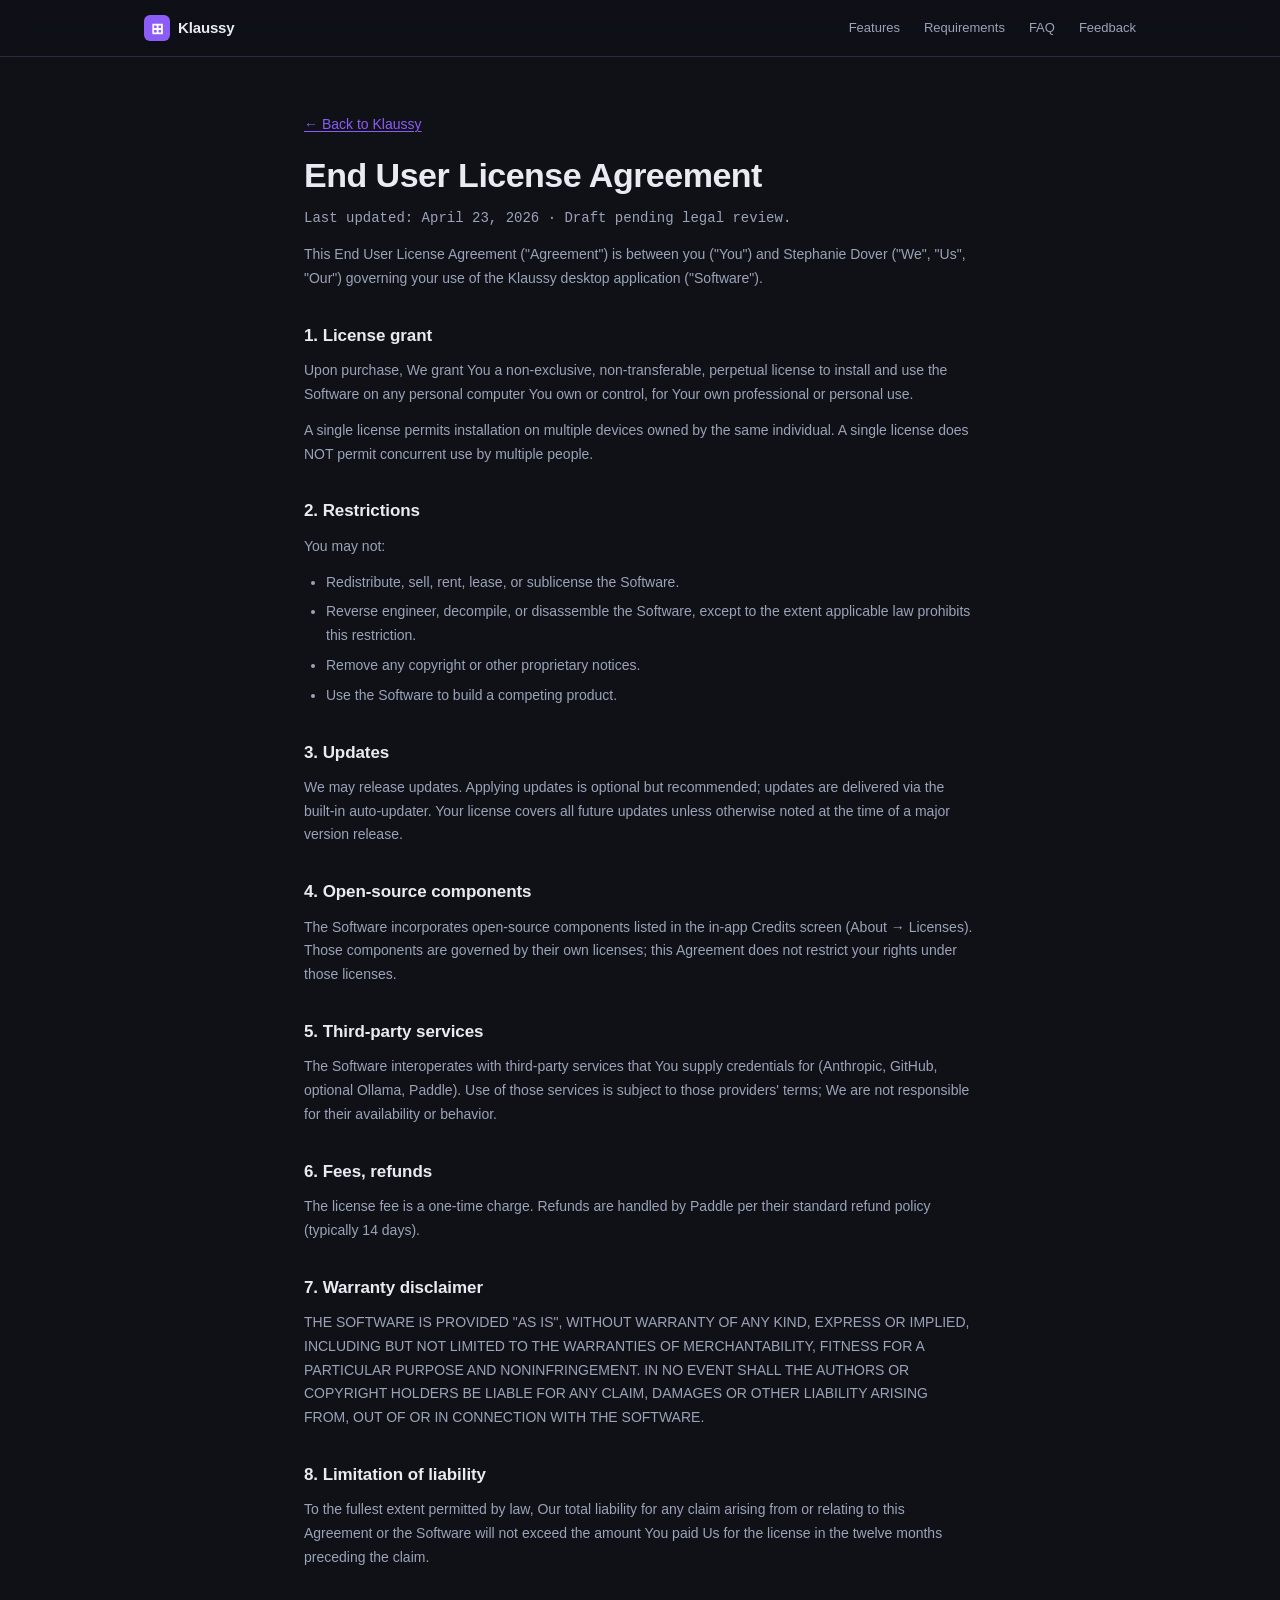
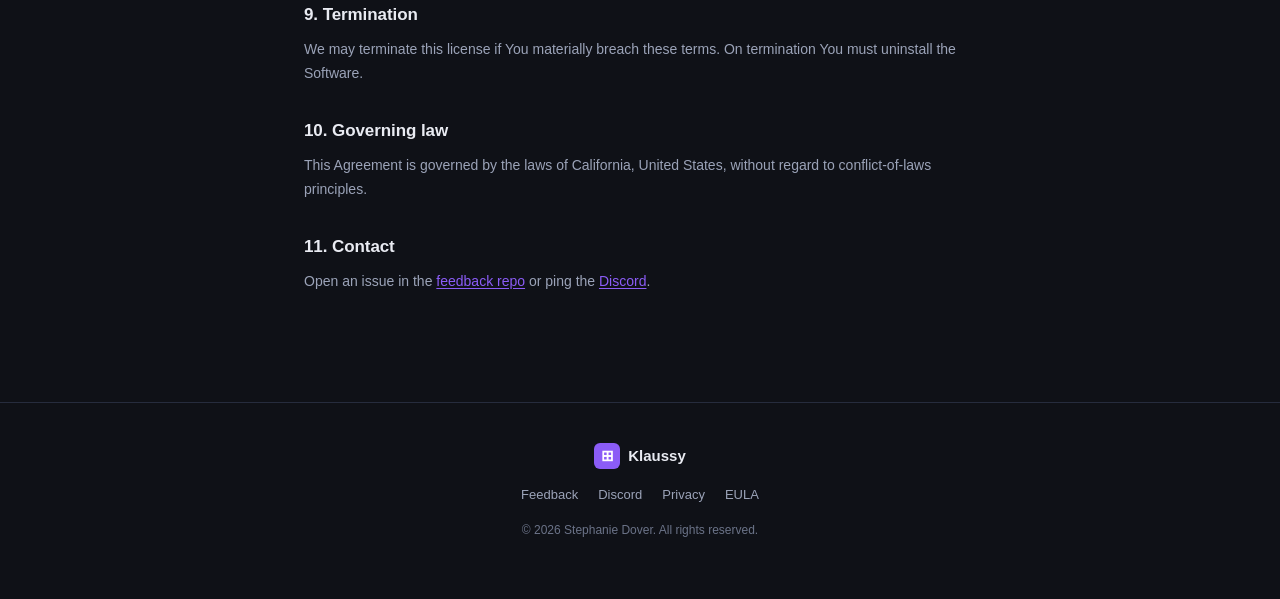
==== eula.html @ 5f62096d "Initial landing page + privacy + EULA + issue templates - index.html: hero with big KLAUSSY wordmark" ====
<!DOCTYPE html>
<html lang="en">
<head>
  <meta charset="UTF-8">
  <meta name="viewport" content="width=device-width, initial-scale=1.0">
  <title>EULA — Klaussy</title>
  <meta name="description" content="End user license agreement for the Klaussy desktop application.">
  <link rel="icon" type="image/png" href="favicon.png">
  <link rel="stylesheet" href="styles.css">
</head>
<body>

<header class="nav">
  <div class="container nav-inner">
    <a class="brand" href="./">
      <span class="brand-mark">⊞</span>
      <span class="brand-name">Klaussy</span>
    </a>
    <nav class="nav-links">
      <a href="./#features">Features</a>
      <a href="./#requirements">Requirements</a>
      <a href="./#faq">FAQ</a>
      <a href="https://github.com/steph-dove/klausify-desktop-feedback/issues" target="_blank" rel="noopener">Feedback</a>
    </nav>
  </div>
</header>

<main>
  <article class="doc">
    <div class="container container-narrow">

      <p class="doc-crumb"><a href="./">← Back to Klaussy</a></p>

      <h1>End User License Agreement</h1>
      <p class="doc-meta">Last updated: April 23, 2026 · Draft pending legal review.</p>

      <p>This End User License Agreement ("Agreement") is between you ("You") and Stephanie Dover ("We", "Us", "Our") governing your use of the Klaussy desktop application ("Software").</p>

      <h2>1. License grant</h2>
      <p>Upon purchase, We grant You a non-exclusive, non-transferable, perpetual license to install and use the Software on any personal computer You own or control, for Your own professional or personal use.</p>
      <p>A single license permits installation on multiple devices owned by the same individual. A single license does NOT permit concurrent use by multiple people.</p>

      <h2>2. Restrictions</h2>
      <p>You may not:</p>
      <ul>
        <li>Redistribute, sell, rent, lease, or sublicense the Software.</li>
        <li>Reverse engineer, decompile, or disassemble the Software, except to the extent applicable law prohibits this restriction.</li>
        <li>Remove any copyright or other proprietary notices.</li>
        <li>Use the Software to build a competing product.</li>
      </ul>

      <h2>3. Updates</h2>
      <p>We may release updates. Applying updates is optional but recommended; updates are delivered via the built-in auto-updater. Your license covers all future updates unless otherwise noted at the time of a major version release.</p>

      <h2>4. Open-source components</h2>
      <p>The Software incorporates open-source components listed in the in-app Credits screen (About → Licenses). Those components are governed by their own licenses; this Agreement does not restrict your rights under those licenses.</p>

      <h2>5. Third-party services</h2>
      <p>The Software interoperates with third-party services that You supply credentials for (Anthropic, GitHub, optional Ollama, Paddle). Use of those services is subject to those providers' terms; We are not responsible for their availability or behavior.</p>

      <h2>6. Fees, refunds</h2>
      <p>The license fee is a one-time charge. Refunds are handled by Paddle per their standard refund policy (typically 14 days).</p>

      <h2>7. Warranty disclaimer</h2>
      <p>THE SOFTWARE IS PROVIDED "AS IS", WITHOUT WARRANTY OF ANY KIND, EXPRESS OR IMPLIED, INCLUDING BUT NOT LIMITED TO THE WARRANTIES OF MERCHANTABILITY, FITNESS FOR A PARTICULAR PURPOSE AND NONINFRINGEMENT. IN NO EVENT SHALL THE AUTHORS OR COPYRIGHT HOLDERS BE LIABLE FOR ANY CLAIM, DAMAGES OR OTHER LIABILITY ARISING FROM, OUT OF OR IN CONNECTION WITH THE SOFTWARE.</p>

      <h2>8. Limitation of liability</h2>
      <p>To the fullest extent permitted by law, Our total liability for any claim arising from or relating to this Agreement or the Software will not exceed the amount You paid Us for the license in the twelve months preceding the claim.</p>

      <h2>9. Termination</h2>
      <p>We may terminate this license if You materially breach these terms. On termination You must uninstall the Software.</p>

      <h2>10. Governing law</h2>
      <p>This Agreement is governed by the laws of California, United States, without regard to conflict-of-laws principles.</p>

      <h2>11. Contact</h2>
      <p>Open an issue in the <a href="https://github.com/steph-dove/klausify-desktop-feedback/issues" target="_blank" rel="noopener">feedback repo</a> or ping the <a href="https://discord.gg/9bpSdwCx">Discord</a>.</p>

    </div>
  </article>
</main>

<footer class="footer">
  <div class="container footer-inner">
    <div class="footer-brand">
      <span class="brand-mark">⊞</span>
      <span>Klaussy</span>
    </div>
    <nav class="footer-links">
      <a href="https://github.com/steph-dove/klausify-desktop-feedback/issues" target="_blank" rel="noopener">Feedback</a>
      <a href="https://discord.gg/9bpSdwCx">Discord</a>
      <a href="privacy.html">Privacy</a>
      <a href="eula.html">EULA</a>
    </nav>
    <p class="footer-copy">© 2026 Stephanie Dover. All rights reserved.</p>
  </div>
</footer>

</body>
</html>
---- styles.css ----
/* Klaussy landing page — dark theme mirroring the app's aesthetic.
   System font stack, no external dependencies, no framework. */

:root {
  --bg: #0f1117;
  --bg-elevated: #161923;
  --surface: #1a1e2a;
  --surface-hover: #232838;
  --border: #262c3d;
  --border-strong: #333c54;
  --text: #e9ebf2;
  --text-muted: #9ba3b8;
  --text-dim: #6b7388;
  --accent: #8b5cf6;
  --accent-hover: #a78bfa;
  --accent-dim: rgba(139, 92, 246, 0.18);
  --code-bg: #0b0d14;

  --font-sans: -apple-system, BlinkMacSystemFont, 'Segoe UI', 'Helvetica Neue', Helvetica, Arial, sans-serif;
  --font-mono: 'SF Mono', 'Fira Code', 'Cascadia Code', 'JetBrains Mono', Menlo, Consolas, monospace;

  --container: 1040px;
}

* {
  box-sizing: border-box;
  margin: 0;
  padding: 0;
}

html {
  scroll-behavior: smooth;
}

body {
  background: var(--bg);
  color: var(--text);
  font-family: var(--font-sans);
  font-size: 15px;
  line-height: 1.55;
  -webkit-font-smoothing: antialiased;
  -moz-osx-font-smoothing: grayscale;
}

a {
  color: var(--accent);
  text-decoration: none;
  transition: color 0.15s;
}

a:hover {
  color: var(--accent-hover);
}

code {
  font-family: var(--font-mono);
  font-size: 0.9em;
  background: var(--code-bg);
  border: 1px solid var(--border);
  color: var(--text);
  padding: 1px 6px;
  border-radius: 4px;
}

.container {
  max-width: var(--container);
  margin: 0 auto;
  padding: 0 24px;
}

/* ---- Nav ---- */

.nav {
  position: sticky;
  top: 0;
  z-index: 10;
  background: rgba(15, 17, 23, 0.82);
  backdrop-filter: saturate(180%) blur(12px);
  -webkit-backdrop-filter: saturate(180%) blur(12px);
  border-bottom: 1px solid var(--border);
}

.nav-inner {
  display: flex;
  align-items: center;
  justify-content: space-between;
  height: 56px;
}

.brand {
  display: inline-flex;
  align-items: center;
  gap: 8px;
  font-weight: 700;
  color: var(--text);
  letter-spacing: -0.01em;
}

.brand-mark {
  display: inline-flex;
  align-items: center;
  justify-content: center;
  width: 26px;
  height: 26px;
  border-radius: 6px;
  background: var(--accent);
  color: #fff;
  font-size: 15px;
  line-height: 1;
}

.brand-name {
  font-size: 15px;
}

.nav-links {
  display: flex;
  gap: 24px;
  font-size: 13px;
}

.nav-links a {
  color: var(--text-muted);
}

.nav-links a:hover {
  color: var(--text);
}

/* ---- Hero ---- */

.hero {
  padding: 88px 0 64px;
  background:
    radial-gradient(1000px circle at 50% -10%, var(--accent-dim), transparent 60%),
    var(--bg);
  text-align: center;
}

.eyebrow {
  display: inline-block;
  color: var(--accent);
  font-size: 11px;
  font-weight: 600;
  letter-spacing: 0.12em;
  text-transform: uppercase;
  background: var(--accent-dim);
  padding: 6px 12px;
  border-radius: 999px;
  margin-bottom: 22px;
}

.wordmark {
  font-size: clamp(56px, 11vw, 112px);
  font-weight: 800;
  letter-spacing: -0.035em;
  line-height: 0.95;
  margin: 0 0 12px;
  background: linear-gradient(135deg, var(--accent) 0%, #d3bdfc 100%);
  -webkit-background-clip: text;
  background-clip: text;
  color: transparent;
  -webkit-text-fill-color: transparent;
}

.hero h1 {
  font-size: clamp(26px, 3.4vw, 36px);
  font-weight: 600;
  line-height: 1.2;
  letter-spacing: -0.01em;
  margin-bottom: 14px;
  color: var(--text);
}

.tagline {
  font-family: var(--font-mono);
  font-size: 15px;
  color: var(--accent);
  letter-spacing: 0.02em;
  margin: -8px 0 24px;
}

.lede {
  max-width: 680px;
  margin: 0 auto 36px;
  color: var(--text-muted);
  font-size: clamp(15px, 1.6vw, 17px);
  line-height: 1.6;
}

.hero-cta {
  display: flex;
  justify-content: center;
  gap: 12px;
  flex-wrap: wrap;
  margin-bottom: 16px;
}

.hero-note {
  font-size: 12px;
  color: var(--text-dim);
  margin-top: 8px;
}

/* Example / tour section */

.example {
  padding: 96px 0;
  border-top: 1px solid var(--border);
}

.example h2 {
  font-size: clamp(26px, 3.5vw, 34px);
  font-weight: 700;
  letter-spacing: -0.015em;
  margin-bottom: 12px;
  text-align: center;
}

.example-sub {
  color: var(--text-muted);
  font-size: 14px;
  line-height: 1.6;
  text-align: center;
  max-width: 640px;
  margin: 0 auto 40px;
}

.example-shot-wrap {
  max-width: 1200px;
  margin: 0 auto;
  padding: 0 12px;
}

.example-shot {
  width: 100%;
  height: auto;
  display: block;
  border-radius: 12px;
  border: 1px solid var(--border);
  box-shadow:
    0 24px 64px rgba(0, 0, 0, 0.45),
    0 0 0 1px rgba(139, 92, 246, 0.08),
    0 0 64px 8px rgba(139, 92, 246, 0.12);
}

@media (max-width: 640px) {
  .example { padding: 72px 0; }
  .example-shot { border-radius: 8px; }
}

/* ---- Buttons ---- */

.btn {
  display: inline-flex;
  align-items: center;
  flex-direction: column;
  gap: 2px;
  padding: 13px 24px;
  border-radius: 8px;
  font-weight: 600;
  font-size: 14px;
  letter-spacing: 0.01em;
  border: 1px solid transparent;
  cursor: pointer;
  transition: transform 0.1s, box-shadow 0.15s, background 0.15s, border-color 0.15s;
  text-decoration: none;
}

.btn-sub {
  font-weight: 400;
  font-size: 11px;
  opacity: 0.8;
  letter-spacing: 0.02em;
}

.btn-primary {
  background: var(--accent);
  color: #fff;
  border-color: var(--accent);
  box-shadow: 0 8px 24px rgba(139, 92, 246, 0.25);
}

.btn-primary:hover {
  background: var(--accent-hover);
  border-color: var(--accent-hover);
  color: #fff;
  transform: translateY(-1px);
}

.btn-secondary {
  background: transparent;
  color: var(--text);
  border-color: var(--border-strong);
  padding: 16px 24px;
}

.btn-secondary:hover {
  background: var(--surface-hover);
  border-color: var(--text-muted);
  color: var(--text);
}

/* ---- Features ---- */

.features {
  padding: 96px 0;
  border-top: 1px solid var(--border);
}

.features h2,
.requirements h2,
.faq h2,
.final-cta h2 {
  font-size: clamp(26px, 3.5vw, 34px);
  font-weight: 700;
  letter-spacing: -0.015em;
  margin-bottom: 48px;
  text-align: center;
}

.feature-grid {
  display: grid;
  grid-template-columns: repeat(auto-fit, minmax(280px, 1fr));
  gap: 24px;
}

.feature {
  background: var(--surface);
  border: 1px solid var(--border);
  border-radius: 12px;
  padding: 24px;
  transition: border-color 0.15s, transform 0.15s;
}

.feature:hover {
  border-color: var(--border-strong);
  transform: translateY(-2px);
}

.feature-icon {
  display: inline-flex;
  align-items: center;
  justify-content: center;
  width: 36px;
  height: 36px;
  border-radius: 8px;
  background: var(--accent-dim);
  color: var(--accent);
  font-size: 18px;
  font-family: var(--font-mono);
  margin-bottom: 16px;
}

.feature h3 {
  font-size: 16px;
  font-weight: 600;
  margin-bottom: 8px;
  color: var(--text);
  letter-spacing: -0.005em;
}

.feature p {
  font-size: 13.5px;
  color: var(--text-muted);
  line-height: 1.55;
}

.feature code {
  font-size: 12px;
}

/* ---- Requirements ---- */

.requirements {
  padding: 96px 0;
  border-top: 1px solid var(--border);
}

.req-list {
  max-width: 720px;
  margin: 0 auto;
  list-style: none;
  display: flex;
  flex-direction: column;
  gap: 14px;
}

.req-list li {
  padding: 16px 20px;
  background: var(--surface);
  border: 1px solid var(--border);
  border-radius: 8px;
  color: var(--text-muted);
  font-size: 14px;
}

.req-list strong {
  color: var(--text);
  font-weight: 600;
}

/* ---- FAQ ---- */

.faq {
  padding: 96px 0;
  border-top: 1px solid var(--border);
}

.faq details {
  max-width: 780px;
  margin: 0 auto 10px;
  background: var(--surface);
  border: 1px solid var(--border);
  border-radius: 8px;
  padding: 16px 20px;
  transition: border-color 0.15s;
}

.faq details[open] {
  border-color: var(--border-strong);
}

.faq summary {
  cursor: pointer;
  font-weight: 600;
  font-size: 14px;
  color: var(--text);
  list-style: none;
  display: flex;
  align-items: center;
  justify-content: space-between;
  gap: 12px;
}

.faq summary::-webkit-details-marker {
  display: none;
}

.faq summary::after {
  content: '+';
  font-size: 20px;
  color: var(--text-dim);
  transition: transform 0.15s;
  flex-shrink: 0;
}

.faq details[open] summary::after {
  transform: rotate(45deg);
}

.faq details p {
  margin-top: 12px;
  color: var(--text-muted);
  font-size: 13.5px;
  line-height: 1.6;
}

/* ---- Final CTA ---- */

.final-cta {
  padding: 96px 0;
  text-align: center;
  border-top: 1px solid var(--border);
  background:
    radial-gradient(800px circle at 50% 120%, var(--accent-dim), transparent 60%),
    var(--bg);
}

.final-cta p {
  color: var(--text-muted);
  margin-bottom: 28px;
  font-size: 14px;
}

/* ---- Footer ---- */

.footer {
  padding: 40px 0 60px;
  border-top: 1px solid var(--border);
}

.footer-inner {
  display: flex;
  flex-direction: column;
  align-items: center;
  gap: 16px;
  text-align: center;
}

.footer-brand {
  display: inline-flex;
  align-items: center;
  gap: 8px;
  font-weight: 700;
  color: var(--text);
}

.footer-links {
  display: flex;
  gap: 20px;
  font-size: 13px;
}

.footer-links a {
  color: var(--text-muted);
}

.footer-links a:hover {
  color: var(--text);
}

.footer-copy {
  font-size: 12px;
  color: var(--text-dim);
}

/* ---- Doc pages (privacy, eula) ---- */

.container-narrow {
  max-width: 720px;
}

.doc {
  padding: 56px 0 96px;
}

.doc-crumb {
  font-size: 13px;
  margin-bottom: 32px;
}

.doc h1 {
  font-size: clamp(26px, 3.5vw, 34px);
  font-weight: 700;
  letter-spacing: -0.015em;
  margin-bottom: 6px;
}

.doc-meta {
  font-size: 12px;
  color: var(--text-dim);
  font-family: var(--font-mono);
  margin-bottom: 32px;
}

.doc h2 {
  font-size: 17px;
  font-weight: 600;
  color: var(--text);
  margin: 32px 0 10px;
  letter-spacing: -0.005em;
}

.doc p {
  color: var(--text-muted);
  font-size: 14px;
  line-height: 1.7;
  margin-bottom: 12px;
}

.doc ul {
  color: var(--text-muted);
  font-size: 14px;
  line-height: 1.7;
  margin: 8px 0 16px;
  padding-left: 22px;
}

.doc ul li {
  margin-bottom: 6px;
}

.doc strong {
  color: var(--text);
  font-weight: 600;
}

.doc a {
  text-decoration: underline;
  text-decoration-thickness: 1px;
  text-underline-offset: 2px;
}

/* ---- Responsive tweaks ---- */

@media (max-width: 640px) {
  .nav-links {
    gap: 14px;
    font-size: 12px;
  }
  .hero {
    padding: 64px 0 48px;
  }
  .features,
  .requirements,
  .faq,
  .final-cta {
    padding: 72px 0;
  }
  .btn {
    padding: 11px 18px;
  }
}
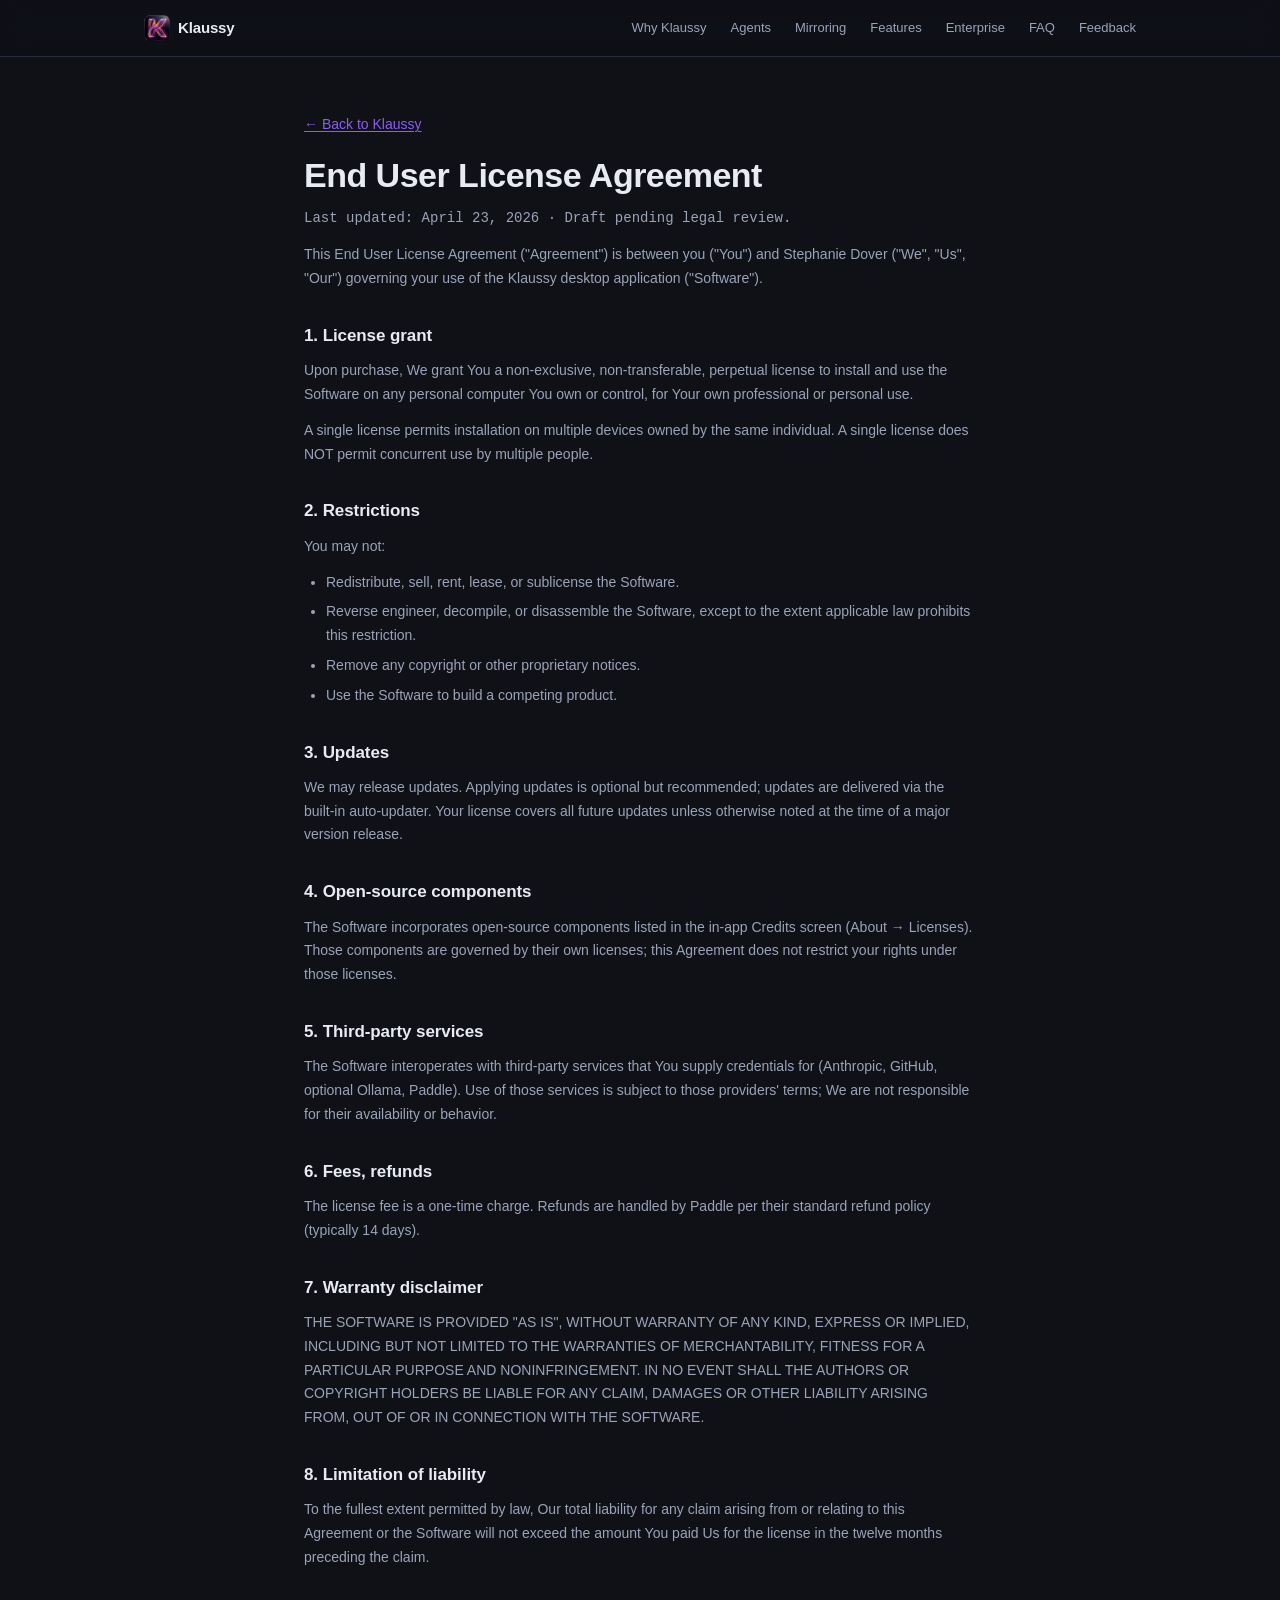
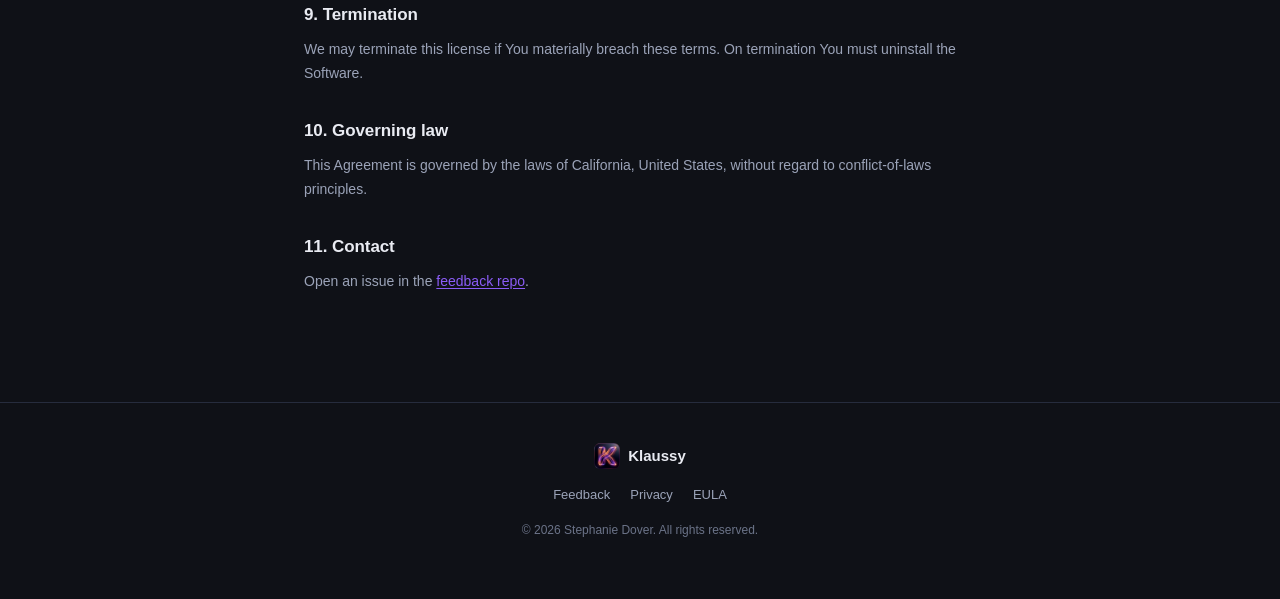
==== commit e7d39828: "feat(landing): reposition around the full agent workflow Remove every Discord community link, then r" ====
--- a/eula.html
+++ b/eula.html
@@ -13,14 +13,17 @@
 <header class="nav">
   <div class="container nav-inner">
     <a class="brand" href="./">
-      <span class="brand-mark">⊞</span>
+      <img class="brand-mark" src="brand-mark.png" alt="" />
       <span class="brand-name">Klaussy</span>
     </a>
     <nav class="nav-links">
+      <a href="./#how-it-stays-yours">Why Klaussy</a>
+      <a href="./#agents">Agents</a>
+      <a href="./#mirroring">Mirroring</a>
       <a href="./#features">Features</a>
-      <a href="./#requirements">Requirements</a>
+      <a href="./#enterprise">Enterprise</a>
       <a href="./#faq">FAQ</a>
-      <a href="https://github.com/steph-dove/klausify-desktop-feedback/issues" target="_blank" rel="noopener">Feedback</a>
+      <a href="https://github.com/steph-dove/klaussy-desktop-feedback/issues" target="_blank" rel="noopener">Feedback</a>
     </nav>
   </div>
 </header>
@@ -74,7 +77,7 @@
       <p>This Agreement is governed by the laws of California, United States, without regard to conflict-of-laws principles.</p>
 
       <h2>11. Contact</h2>
-      <p>Open an issue in the <a href="https://github.com/steph-dove/klausify-desktop-feedback/issues" target="_blank" rel="noopener">feedback repo</a> or ping the <a href="https://discord.gg/9bpSdwCx">Discord</a>.</p>
+      <p>Open an issue in the <a href="https://github.com/steph-dove/klaussy-desktop-feedback/issues" target="_blank" rel="noopener">feedback repo</a>.</p>
 
     </div>
   </article>
@@ -83,12 +86,11 @@
 <footer class="footer">
   <div class="container footer-inner">
     <div class="footer-brand">
-      <span class="brand-mark">⊞</span>
+      <img class="brand-mark" src="brand-mark.png" alt="" />
       <span>Klaussy</span>
     </div>
     <nav class="footer-links">
-      <a href="https://github.com/steph-dove/klausify-desktop-feedback/issues" target="_blank" rel="noopener">Feedback</a>
-      <a href="https://discord.gg/9bpSdwCx">Discord</a>
+      <a href="https://github.com/steph-dove/klaussy-desktop-feedback/issues" target="_blank" rel="noopener">Feedback</a>
       <a href="privacy.html">Privacy</a>
       <a href="eula.html">EULA</a>
     </nav>
--- a/styles.css
+++ b/styles.css
@@ -97,16 +97,12 @@
 }
 
 .brand-mark {
-  display: inline-flex;
-  align-items: center;
-  justify-content: center;
+  display: inline-block;
   width: 26px;
   height: 26px;
   border-radius: 6px;
-  background: var(--accent);
-  color: #fff;
-  font-size: 15px;
-  line-height: 1;
+  vertical-align: middle;
+  flex-shrink: 0;
 }
 
 .brand-name {
@@ -146,16 +142,36 @@
   text-transform: uppercase;
   background: var(--accent-dim);
   padding: 6px 12px;
+}
+
+.creator-badge {
+  display: inline-block;
+  color: var(--accent-hover);
+  font-size: 11px;
+  font-weight: 600;
+  letter-spacing: 0.05em;
+  text-transform: uppercase;
+  background: rgba(139, 92, 246, 0.12);
+  border: 1px solid rgba(139, 92, 246, 0.25);
+  padding: 6px 14px;
   border-radius: 999px;
   margin-bottom: 22px;
 }
 
+.hero-mark {
+  display: block;
+  width: clamp(88px, 12vw, 128px);
+  height: auto;
+  margin: 0 auto 18px;
+  border-radius: 26%;
+}
+
 .wordmark {
-  font-size: clamp(56px, 11vw, 112px);
-  font-weight: 800;
-  letter-spacing: -0.035em;
-  line-height: 0.95;
-  margin: 0 0 12px;
+  font-size: clamp(26px, 3.4vw, 34px);
+  font-weight: 700;
+  letter-spacing: -0.02em;
+  line-height: 1.1;
+  margin: 0 0 18px;
   background: linear-gradient(135deg, var(--accent) 0%, #d3bdfc 100%);
   -webkit-background-clip: text;
   background-clip: text;
@@ -163,29 +179,32 @@
   -webkit-text-fill-color: transparent;
 }
 
-.hero h1 {
-  font-size: clamp(26px, 3.4vw, 36px);
-  font-weight: 600;
-  line-height: 1.2;
-  letter-spacing: -0.01em;
-  margin-bottom: 14px;
-  color: var(--text);
-}
-
 .tagline {
   font-family: var(--font-mono);
   font-size: 15px;
+  font-weight: 400;
+  line-height: 1.5;
   color: var(--accent);
   letter-spacing: 0.02em;
-  margin: -8px 0 24px;
-}
-
-.lede {
-  max-width: 680px;
-  margin: 0 auto 36px;
-  color: var(--text-muted);
-  font-size: clamp(15px, 1.6vw, 17px);
+  margin: 0 0 26px;
+}
+
+.spine-callout {
+  max-width: 720px;
+  margin: 40px auto 0;
+  padding: 16px 20px;
+  text-align: left;
+  border-left: 3px solid var(--accent);
+  background: var(--accent-dim);
+  border-radius: 0 10px 10px 0;
+  font-size: 14px;
   line-height: 1.6;
+  color: var(--text-muted);
+}
+
+.spine-callout strong {
+  color: var(--text);
+  font-weight: 600;
 }
 
 .hero-cta {
@@ -202,51 +221,73 @@
   margin-top: 8px;
 }
 
-/* Example / tour section */
-
-.example {
-  padding: 96px 0;
-  border-top: 1px solid var(--border);
-}
-
-.example h2 {
-  font-size: clamp(26px, 3.5vw, 34px);
+/* ---- Logo Strip ---- */
+
+.logo-strip {
+  margin: 44px 0 36px;
+}
+
+.logo-strip-title {
+  font-size: 11px;
+  font-weight: 600;
+  letter-spacing: 0.16em;
+  text-transform: uppercase;
+  color: var(--text-muted);
+  margin-bottom: 28px;
+  text-align: center;
+}
+
+.logo-grid {
+  display: flex;
+  justify-content: center;
+  align-items: center;
+  flex-wrap: wrap;
+  gap: 16px 48px;
+}
+
+.logo-grid span {
+  font-size: clamp(14px, 2vw, 17px);
   font-weight: 700;
-  letter-spacing: -0.015em;
-  margin-bottom: 12px;
-  text-align: center;
-}
-
-.example-sub {
-  color: var(--text-muted);
-  font-size: 14px;
-  line-height: 1.6;
-  text-align: center;
-  max-width: 640px;
-  margin: 0 auto 40px;
-}
-
-.example-shot-wrap {
-  max-width: 1200px;
+  color: var(--text);
+  letter-spacing: -0.02em;
+  opacity: 0.65;
+  transition: opacity 0.15s, color 0.15s;
+  cursor: default;
+}
+
+.logo-grid span:hover {
+  opacity: 1;
+  color: var(--text);
+}
+
+/* ---- Demo Video ---- */
+
+.demo-video-section {
+  padding: 0 0 96px;
+  background: var(--bg);
+}
+
+.video-container {
+  max-width: 1000px;
   margin: 0 auto;
-  padding: 0 12px;
-}
-
-.example-shot {
-  width: 100%;
-  height: auto;
-  display: block;
   border-radius: 12px;
+  overflow: hidden;
   border: 1px solid var(--border);
   box-shadow:
     0 24px 64px rgba(0, 0, 0, 0.45),
     0 0 0 1px rgba(139, 92, 246, 0.08),
     0 0 64px 8px rgba(139, 92, 246, 0.12);
-}
-
-@media (max-width: 640px) {
-  .example { padding: 72px 0; }
-  .example-shot { border-radius: 8px; }
+  background: var(--bg-elevated);
+}
+
+.video-container picture {
+  display: block;
+}
+
+.demo-video {
+  display: block;
+  width: 100%;
+  height: auto;
 }
 
 /* ---- Buttons ---- */
@@ -301,6 +342,488 @@
   color: var(--text);
 }
 
+/* ---- Download picker ---- */
+
+.download-picker {
+  max-width: 560px;
+  margin: 28px auto 0;
+  text-align: left;
+  border: 1px solid var(--border);
+  border-radius: 10px;
+  background: var(--bg-elevated);
+  overflow: hidden;
+}
+
+.download-picker[open] {
+  border-color: var(--border-strong);
+}
+
+.download-picker > summary {
+  list-style: none;
+  cursor: pointer;
+  padding: 14px 18px;
+  font-size: 13px;
+  color: var(--text-muted);
+  display: flex;
+  justify-content: space-between;
+  align-items: center;
+  gap: 12px;
+  user-select: none;
+}
+
+.download-picker > summary::-webkit-details-marker {
+  display: none;
+}
+
+.download-picker > summary:hover {
+  color: var(--text);
+  background: var(--surface);
+}
+
+.download-picker-hint {
+  font-size: 12px;
+  color: var(--accent);
+}
+
+.download-picker-list {
+  list-style: none;
+  padding: 0;
+  margin: 0;
+  border-top: 1px solid var(--border);
+}
+
+.download-picker-list li + li {
+  border-top: 1px solid var(--border);
+}
+
+.download-row {
+  display: grid;
+  grid-template-columns: 1fr auto;
+  grid-template-rows: auto auto;
+  gap: 2px 12px;
+  padding: 12px 18px;
+  color: var(--text);
+  text-decoration: none;
+  transition: background 0.12s;
+}
+
+.download-row:hover {
+  background: var(--surface-hover);
+  color: var(--text);
+}
+
+.download-row-platform {
+  grid-column: 1;
+  grid-row: 1;
+  font-weight: 600;
+  font-size: 13.5px;
+  color: var(--text);
+}
+
+.download-row-note {
+  grid-column: 1;
+  grid-row: 2;
+  font-size: 12px;
+  color: var(--text-muted);
+}
+
+.download-row-file {
+  grid-column: 2;
+  grid-row: 1 / span 2;
+  align-self: center;
+  font-family: var(--font-mono);
+  font-size: 11.5px;
+  color: var(--accent);
+  background: var(--code-bg);
+  border: 1px solid var(--border);
+  padding: 4px 8px;
+  border-radius: 4px;
+  white-space: nowrap;
+  max-width: 220px;
+  overflow: hidden;
+  text-overflow: ellipsis;
+}
+
+.download-picker-mac-help {
+  margin: 0;
+  padding: 14px 18px;
+  font-size: 12px;
+  color: var(--text-muted);
+  background: var(--surface);
+  border-top: 1px solid var(--border);
+  line-height: 1.55;
+}
+
+.download-picker-mac-help strong {
+  color: var(--text);
+  display: block;
+  margin-bottom: 2px;
+}
+
+@media (max-width: 520px) {
+  .download-row {
+    grid-template-columns: 1fr;
+    grid-template-rows: auto auto auto;
+  }
+  .download-row-file {
+    grid-column: 1;
+    grid-row: 3;
+    justify-self: start;
+    margin-top: 4px;
+  }
+}
+
+/* ---- Trust / positioning ---- */
+
+.trust {
+  padding: 96px 0;
+  border-top: 1px solid var(--border);
+}
+
+.trust h2 {
+  font-size: clamp(26px, 3.5vw, 34px);
+  font-weight: 700;
+  letter-spacing: -0.015em;
+  text-align: center;
+  margin-bottom: 16px;
+}
+
+.trust-sub {
+  text-align: center;
+  max-width: 660px;
+  margin: 0 auto 48px;
+  font-size: 15px;
+  line-height: 1.65;
+  color: var(--text-muted);
+}
+
+.trust-grid {
+  display: grid;
+  grid-template-columns: repeat(2, 1fr);
+  gap: 24px;
+}
+
+@media (max-width: 720px) {
+  .trust-grid {
+    grid-template-columns: 1fr;
+  }
+}
+
+.trust-card {
+  display: flex;
+  flex-direction: column;
+  background: var(--surface);
+  border: 1px solid var(--border);
+  border-radius: 12px;
+  padding: 24px;
+  transition: border-color 0.15s, transform 0.15s;
+}
+
+.trust-card:hover {
+  border-color: var(--border-strong);
+  transform: translateY(-2px);
+}
+
+.trust-icon {
+  display: inline-flex;
+  align-items: center;
+  justify-content: center;
+  width: 36px;
+  height: 36px;
+  margin-bottom: 16px;
+  border-radius: 9px;
+  background: var(--accent-dim);
+  color: var(--accent);
+  font-family: var(--font-mono);
+  font-size: 18px;
+}
+
+.trust-card h3 {
+  font-size: 17px;
+  font-weight: 600;
+  letter-spacing: -0.005em;
+  margin-bottom: 10px;
+}
+
+.trust-card p {
+  font-size: 14px;
+  line-height: 1.65;
+  color: var(--text-muted);
+}
+
+.trust-card .trust-line {
+  margin-top: auto;
+  padding-top: 16px;
+  font-family: var(--font-mono);
+  font-size: 11.5px;
+  letter-spacing: 0.01em;
+  color: var(--text-dim);
+}
+
+.trust-close {
+  max-width: 640px;
+  margin: 40px auto 0;
+  text-align: center;
+  font-size: 15px;
+  line-height: 1.65;
+  color: var(--text);
+}
+
+/* ---- Comparison table ---- */
+
+.compare-wrap {
+  margin-top: 56px;
+  overflow-x: auto;
+  border: 1px solid var(--border);
+  border-radius: 12px;
+  background: var(--bg-elevated);
+}
+
+.compare {
+  width: 100%;
+  min-width: 660px;
+  border-collapse: collapse;
+  font-size: 14px;
+}
+
+.compare caption {
+  caption-side: bottom;
+  padding: 14px 20px 16px;
+  text-align: left;
+  font-size: 12.5px;
+  line-height: 1.5;
+  color: var(--text-dim);
+}
+
+.compare th,
+.compare td {
+  padding: 13px 18px;
+  text-align: left;
+  border-bottom: 1px solid var(--border);
+}
+
+.compare thead th {
+  font-size: 13px;
+  font-weight: 600;
+  color: var(--text-muted);
+  background: var(--surface);
+  white-space: nowrap;
+}
+
+.compare thead th.compare-us {
+  color: var(--accent);
+  background: var(--accent-dim);
+}
+
+.compare tbody th {
+  font-weight: 500;
+  color: var(--text);
+}
+
+.compare tbody tr:last-child th,
+.compare tbody tr:last-child td {
+  border-bottom: none;
+}
+
+.compare td {
+  color: var(--text-muted);
+}
+
+.compare td.compare-us {
+  background: var(--accent-dim);
+  color: var(--text);
+  font-weight: 600;
+}
+
+.compare .yes::before {
+  content: "✓ ";
+  color: var(--accent);
+}
+
+.compare .no::before {
+  content: "· ";
+  color: var(--text-dim);
+}
+
+/* ---- Agent mirroring (Discord / Slack) ---- */
+
+.mirroring {
+  padding: 96px 0;
+  border-top: 1px solid var(--border);
+}
+
+.mirroring-sub {
+  text-align: center;
+  max-width: 680px;
+  margin: 0 auto 48px;
+  font-size: 15px;
+  line-height: 1.65;
+  color: var(--text-muted);
+}
+
+.mirroring-sub strong {
+  color: var(--text);
+  font-weight: 600;
+}
+
+.mirror-flow {
+  display: grid;
+  grid-template-columns: 1fr auto 1fr auto 1fr;
+  align-items: stretch;
+  gap: 16px;
+  margin-bottom: 40px;
+}
+
+.mirror-step {
+  background: var(--surface);
+  border: 1px solid var(--border);
+  border-radius: 12px;
+  padding: 24px;
+  transition: border-color 0.15s, transform 0.15s;
+}
+
+.mirror-step:hover {
+  border-color: var(--border-strong);
+  transform: translateY(-2px);
+}
+
+.mirror-step-num {
+  display: inline-flex;
+  align-items: center;
+  justify-content: center;
+  width: 28px;
+  height: 28px;
+  margin-bottom: 14px;
+  border-radius: 8px;
+  background: var(--accent-dim);
+  color: var(--accent);
+  font-family: var(--font-mono);
+  font-size: 14px;
+  font-weight: 600;
+}
+
+.mirror-step h3 {
+  font-size: 16px;
+  font-weight: 600;
+  letter-spacing: -0.005em;
+  margin-bottom: 8px;
+}
+
+.mirror-step p {
+  font-size: 14px;
+  line-height: 1.6;
+  color: var(--text-muted);
+}
+
+.mirror-step strong {
+  color: var(--text);
+  font-weight: 600;
+}
+
+.mirror-arrow {
+  align-self: center;
+  color: var(--text-dim);
+  font-size: 18px;
+}
+
+.mirror-demo {
+  background: var(--bg-elevated);
+  border: 1px solid var(--border);
+  border-radius: 12px;
+  overflow: hidden;
+}
+
+.mirror-demo-bar {
+  display: flex;
+  align-items: center;
+  gap: 8px;
+  padding: 12px 18px;
+  border-bottom: 1px solid var(--border);
+  background: var(--surface);
+  font-size: 13px;
+}
+
+.mirror-demo-hash {
+  color: var(--text-dim);
+  font-family: var(--font-mono);
+}
+
+.mirror-demo-title {
+  color: var(--text);
+  font-weight: 600;
+}
+
+.mirror-demo-tag {
+  margin-left: auto;
+  padding: 2px 8px;
+  border-radius: 999px;
+  background: var(--accent-dim);
+  color: var(--accent);
+  font-size: 11px;
+  font-weight: 600;
+  letter-spacing: 0.04em;
+  text-transform: uppercase;
+}
+
+.mirror-demo-body {
+  display: flex;
+  flex-direction: column;
+  gap: 18px;
+  padding: 22px 18px;
+}
+
+.mirror-msg {
+  border-left: 2px solid var(--border-strong);
+  padding-left: 14px;
+}
+
+.mirror-msg-you {
+  border-left-color: var(--accent);
+}
+
+.mirror-who {
+  display: block;
+  margin-bottom: 5px;
+  font-size: 13px;
+  font-weight: 600;
+  color: var(--text);
+}
+
+.mirror-who em {
+  margin-left: 6px;
+  font-style: normal;
+  font-weight: 400;
+  font-size: 12px;
+  color: var(--text-dim);
+}
+
+.mirror-msg p {
+  font-size: 14px;
+  line-height: 1.65;
+  color: var(--text-muted);
+}
+
+.mirror-msg code {
+  font-family: var(--font-mono);
+  font-size: 12.5px;
+  background: var(--code-bg);
+  border-radius: 4px;
+  padding: 1px 5px;
+  color: var(--text);
+}
+
+@media (max-width: 860px) {
+  .mirror-flow {
+    grid-template-columns: 1fr;
+    gap: 14px;
+  }
+
+  .mirror-arrow {
+    justify-self: center;
+    transform: rotate(90deg);
+  }
+}
+
 /* ---- Features ---- */
 
 .features {
@@ -310,7 +833,11 @@
 
 .features h2,
 .requirements h2,
+.pricing h2,
 .faq h2,
+.diagrams h2,
+.agents h2,
+.mirroring h2,
 .final-cta h2 {
   font-size: clamp(26px, 3.5vw, 34px);
   font-weight: 700;
@@ -319,55 +846,518 @@
   text-align: center;
 }
 
-.feature-grid {
+/* Sections with a sub-heading pull the h2 tighter. Must sit after the
+   shared rule above, which targets these same selectors. */
+.mirroring h2 {
+  margin-bottom: 16px;
+}
+
+.feature-rows {
+  display: grid;
+  grid-template-columns: repeat(2, 1fr);
+  column-gap: 48px;
+  row-gap: 30px;
+}
+
+.feature-row {
+  display: grid;
+  grid-template-columns: auto 1fr;
+  column-gap: 15px;
+  align-items: start;
+}
+
+.feature-icon {
+  display: inline-flex;
+  align-items: center;
+  justify-content: center;
+  width: 30px;
+  height: 30px;
+  border-radius: 8px;
+  background: var(--accent-dim);
+  color: var(--accent);
+  font-size: 15px;
+  font-family: var(--font-mono);
+}
+
+.feature-row h4 {
+  font-size: 15.5px;
+  font-weight: 600;
+  margin-bottom: 5px;
+  padding-top: 4px;
+  color: var(--text);
+  letter-spacing: -0.005em;
+}
+
+.feature-row p {
+  font-size: 13.5px;
+  color: var(--text-muted);
+  line-height: 1.6;
+}
+
+.feature-row code {
+  font-size: 12px;
+}
+
+@media (max-width: 760px) {
+  .feature-rows {
+    grid-template-columns: 1fr;
+    row-gap: 26px;
+  }
+}
+
+/* Grouped features */
+
+/* No section lede here, so the h2 carries the full gap to group 01. */
+.features h2 {
+  margin-bottom: 56px;
+}
+
+.features-sub {
+  text-align: center;
+  max-width: 620px;
+  margin: 0 auto 64px;
+  font-size: 15px;
+  line-height: 1.65;
+  color: var(--text-muted);
+}
+
+.feature-group + .feature-group {
+  margin-top: 64px;
+  padding-top: 56px;
+  border-top: 1px solid var(--border);
+}
+
+/* Session-shape diagrams, folded in as group 01's illustration. */
+.feature-diagrams {
+  margin-bottom: 34px;
+}
+
+.feature-group-head {
+  display: grid;
+  grid-template-columns: auto 1fr;
+  column-gap: 16px;
+  align-items: baseline;
+  margin-bottom: 28px;
+}
+
+.feature-group-num {
+  grid-row: 1 / span 2;
+  font-family: var(--font-mono);
+  font-size: 13px;
+  font-weight: 600;
+  color: var(--accent);
+  padding-top: 2px;
+}
+
+.feature-group-head h3 {
+  font-size: 21px;
+  font-weight: 700;
+  letter-spacing: -0.012em;
+  color: var(--text);
+}
+
+.feature-group-head p {
+  grid-column: 2;
+  margin-top: 6px;
+  font-size: 14.5px;
+  line-height: 1.6;
+  color: var(--text-muted);
+}
+
+
+/* ---- Supported agents ---- */
+.agents {
+  padding: 96px 0;
+  border-top: 1px solid var(--border);
+}
+
+.agents h2 {
+  margin-bottom: 16px;
+}
+
+.agents-sub {
+  text-align: center;
+  max-width: 660px;
+  margin: 0 auto 40px;
+  font-size: 15px;
+  line-height: 1.6;
+  color: var(--text-muted);
+}
+
+.agent-grid {
+  list-style: none;
+  display: grid;
+  grid-template-columns: repeat(auto-fit, minmax(190px, 1fr));
+  gap: 12px;
+  margin-bottom: 32px;
+}
+
+.agent-chip {
+  display: block;
+  height: 100%;
+  background: var(--surface);
+  border: 1px solid var(--border);
+  border-radius: 10px;
+  padding: 14px 16px;
+  transition: border-color 0.15s, transform 0.15s;
+}
+
+a.agent-chip:hover {
+  border-color: var(--accent);
+  transform: translateY(-2px);
+}
+
+a.agent-chip:hover .agent-name {
+  color: var(--accent-hover);
+}
+
+/* The shell option isn't something you install, so it gets no link. */
+.agent-chip-static {
+  opacity: 0.75;
+}
+
+.agent-name {
+  display: block;
+  font-size: 15px;
+  font-weight: 600;
+  color: var(--text);
+  letter-spacing: -0.005em;
+  transition: color 0.15s;
+}
+
+.agent-vendor {
+  display: block;
+  margin-top: 2px;
+  font-size: 12px;
+  color: var(--text-dim);
+}
+
+.sandbox-card {
+  display: flex;
+  gap: 18px;
+  align-items: flex-start;
+  background: var(--bg-elevated);
+  border: 1px solid var(--accent);
+  border-radius: 12px;
+  padding: 24px;
+}
+
+.sandbox-icon {
+  flex: 0 0 auto;
+  display: inline-flex;
+  align-items: center;
+  justify-content: center;
+  width: 44px;
+  height: 44px;
+  border-radius: 10px;
+  background: var(--accent-dim);
+  color: var(--accent);
+  font-family: var(--font-mono);
+  font-size: 22px;
+}
+
+.sandbox-body h3 {
+  font-size: 17px;
+  font-weight: 600;
+  margin-bottom: 8px;
+  color: var(--text);
+  letter-spacing: -0.005em;
+}
+
+.sandbox-body p {
+  font-size: 14px;
+  line-height: 1.6;
+  color: var(--text-muted);
+}
+
+.sandbox-body strong {
+  color: var(--text);
+  font-weight: 600;
+}
+
+@media (max-width: 640px) {
+  .sandbox-card {
+    flex-direction: column;
+    gap: 14px;
+  }
+}
+
+/* ---- How sessions work (diagrams) ---- */
+.diagrams {
+  padding: 96px 0;
+  border-top: 1px solid var(--border);
+}
+
+.diagrams h2 {
+  margin-bottom: 16px;
+}
+
+.diagrams-sub {
+  text-align: center;
+  max-width: 620px;
+  margin: 0 auto 48px;
+  font-size: 15px;
+  line-height: 1.6;
+  color: var(--text-muted);
+}
+
+.diagram-grid {
   display: grid;
   grid-template-columns: repeat(auto-fit, minmax(280px, 1fr));
   gap: 24px;
 }
 
-.feature {
+.diagram {
+  margin: 0;
+  background: var(--surface);
+  border: 1px solid var(--border);
+  border-radius: 12px;
+  padding: 16px 20px 22px;
+  transition: border-color 0.15s, transform 0.15s;
+}
+
+.diagram:hover {
+  border-color: var(--border-strong);
+  transform: translateY(-2px);
+}
+
+.diagram img {
+  display: block;
+  width: 100%;
+  height: auto;
+}
+
+.diagram figcaption {
+  margin-top: 6px;
+  font-size: 13.5px;
+  line-height: 1.55;
+  color: var(--text-muted);
+}
+
+.diagram figcaption strong {
+  color: var(--text);
+  font-weight: 600;
+}
+
+/* ---- Pricing ---- */
+
+.pricing {
+  padding: 96px 0;
+  border-top: 1px solid var(--border);
+}
+
+.pricing-sub {
+  color: var(--text-muted);
+  font-size: 14px;
+  line-height: 1.6;
+  text-align: center;
+  max-width: 640px;
+  margin: -32px auto 40px;
+}
+
+.pricing-grid {
+  display: grid;
+  grid-template-columns: repeat(auto-fit, minmax(260px, 1fr));
+  gap: 20px;
+  align-items: stretch;
+  max-width: 960px;
+  margin: 0 auto;
+}
+
+.price-card {
+  background: var(--surface);
+  border: 1px solid var(--border);
+  border-radius: 12px;
+  padding: 28px 24px;
+  display: flex;
+  flex-direction: column;
+  gap: 12px;
+  transition: border-color 0.15s, transform 0.15s;
+}
+
+.price-card:hover {
+  border-color: var(--border-strong);
+  transform: translateY(-2px);
+}
+
+.price-card-featured {
+  border-color: var(--accent);
+  box-shadow:
+    0 12px 32px rgba(0, 0, 0, 0.35),
+    0 0 0 1px rgba(139, 92, 246, 0.25),
+    0 0 32px 4px rgba(139, 92, 246, 0.12);
+}
+
+.price-card-featured:hover {
+  border-color: var(--accent-hover);
+}
+
+.price-eyebrow {
+  font-size: 11px;
+  font-weight: 600;
+  letter-spacing: 0.12em;
+  text-transform: uppercase;
+  color: var(--accent);
+}
+
+.price-amount {
+  font-size: 44px;
+  font-weight: 800;
+  line-height: 1;
+  letter-spacing: -0.02em;
+  color: var(--text);
+  margin-top: 4px;
+}
+
+.price-currency {
+  font-size: 24px;
+  font-weight: 700;
+  vertical-align: top;
+  margin-right: 2px;
+  color: var(--text-muted);
+}
+
+.price-note {
+  color: var(--text-muted);
+  font-size: 13px;
+  margin-bottom: 4px;
+}
+
+.price-list {
+  list-style: none;
+  padding: 0;
+  margin: 0 0 8px;
+  display: flex;
+  flex-direction: column;
+  gap: 8px;
+  color: var(--text-muted);
+  font-size: 13.5px;
+  line-height: 1.5;
+}
+
+.price-list li {
+  position: relative;
+  padding-left: 18px;
+}
+
+.price-list li::before {
+  content: '✓';
+  position: absolute;
+  left: 0;
+  top: 0;
+  color: var(--accent);
+  font-weight: 700;
+}
+
+.price-cta {
+  margin-top: auto;
+  align-self: stretch;
+  justify-content: center;
+}
+
+.pricing-fineprint {
+  text-align: center;
+  font-size: 12px;
+  color: var(--text-dim);
+  margin-top: 32px;
+}
+
+.enterprise-card {
+  position: relative;
+  overflow: hidden;
+}
+
+.enterprise-card::before {
+  content: '';
+  position: absolute;
+  top: 0;
+  left: 0;
+  width: 100%;
+  height: 3px;
+  background: linear-gradient(90deg, var(--accent), #3b82f6);
+}
+
+/* ---- Enterprise Section ---- */
+
+.enterprise {
+  padding: 96px 0;
+  border-top: 1px solid var(--border);
+  background:
+    radial-gradient(800px circle at 85% 15%, rgba(139, 92, 246, 0.12), transparent 50%),
+    radial-gradient(800px circle at 15% 85%, rgba(59, 130, 246, 0.08), transparent 50%),
+    var(--bg);
+}
+
+.enterprise-inner {
+  max-width: 860px;
+  text-align: center;
+}
+
+.enterprise h2 {
+  font-size: 32px;
+  font-weight: 800;
+  letter-spacing: -0.02em;
+  margin-top: 12px;
+  margin-bottom: 20px;
+  color: var(--text);
+}
+
+.enterprise-desc {
+  font-size: 16px;
+  color: var(--text-muted);
+  line-height: 1.6;
+  margin-bottom: 40px;
+  max-width: 720px;
+  margin-left: auto;
+  margin-right: auto;
+}
+
+.enterprise-benefits {
+  display: grid;
+  grid-template-columns: repeat(auto-fit, minmax(240px, 1fr));
+  gap: 24px;
+  margin-bottom: 44px;
+  text-align: left;
+}
+
+.benefit {
   background: var(--surface);
   border: 1px solid var(--border);
   border-radius: 12px;
   padding: 24px;
-  transition: border-color 0.15s, transform 0.15s;
-}
-
-.feature:hover {
+  transition: transform 0.15s, border-color 0.15s;
+}
+
+.benefit:hover {
+  transform: translateY(-2px);
   border-color: var(--border-strong);
-  transform: translateY(-2px);
-}
-
-.feature-icon {
-  display: inline-flex;
+}
+
+.benefit h4 {
+  font-size: 16px;
+  font-weight: 600;
+  color: var(--text);
+  margin-bottom: 10px;
+}
+
+.benefit p {
+  font-size: 13.5px;
+  color: var(--text-muted);
+  line-height: 1.5;
+}
+
+.enterprise-cta-wrap {
+  display: flex;
+  justify-content: center;
   align-items: center;
-  justify-content: center;
-  width: 36px;
-  height: 36px;
-  border-radius: 8px;
-  background: var(--accent-dim);
-  color: var(--accent);
-  font-size: 18px;
-  font-family: var(--font-mono);
-  margin-bottom: 16px;
-}
-
-.feature h3 {
-  font-size: 16px;
-  font-weight: 600;
-  margin-bottom: 8px;
-  color: var(--text);
-  letter-spacing: -0.005em;
-}
-
-.feature p {
-  font-size: 13.5px;
-  color: var(--text-muted);
-  line-height: 1.55;
-}
-
-.feature code {
-  font-size: 12px;
+  gap: 16px;
+}
+
+@media (max-width: 640px) {
+  .enterprise-cta-wrap {
+    flex-direction: column;
+    align-items: stretch;
+  }
 }
 
 /* ---- Requirements ---- */
@@ -585,9 +1575,25 @@
 /* ---- Responsive tweaks ---- */
 
 @media (max-width: 640px) {
+  .nav .brand-mark {
+    display: none;
+  }
+  .brand-name {
+    display: none;
+  }
+  /* Seven nav links won't fit a phone: scroll them instead of overflowing. */
   .nav-links {
     gap: 14px;
     font-size: 12px;
+    overflow-x: auto;
+    white-space: nowrap;
+    scrollbar-width: none;
+  }
+  .nav-links::-webkit-scrollbar {
+    display: none;
+  }
+  .nav-links a {
+    flex: 0 0 auto;
   }
   .hero {
     padding: 64px 0 48px;
@@ -595,6 +1601,8 @@
   .features,
   .requirements,
   .faq,
+  .diagrams,
+  .agents,
   .final-cta {
     padding: 72px 0;
   }
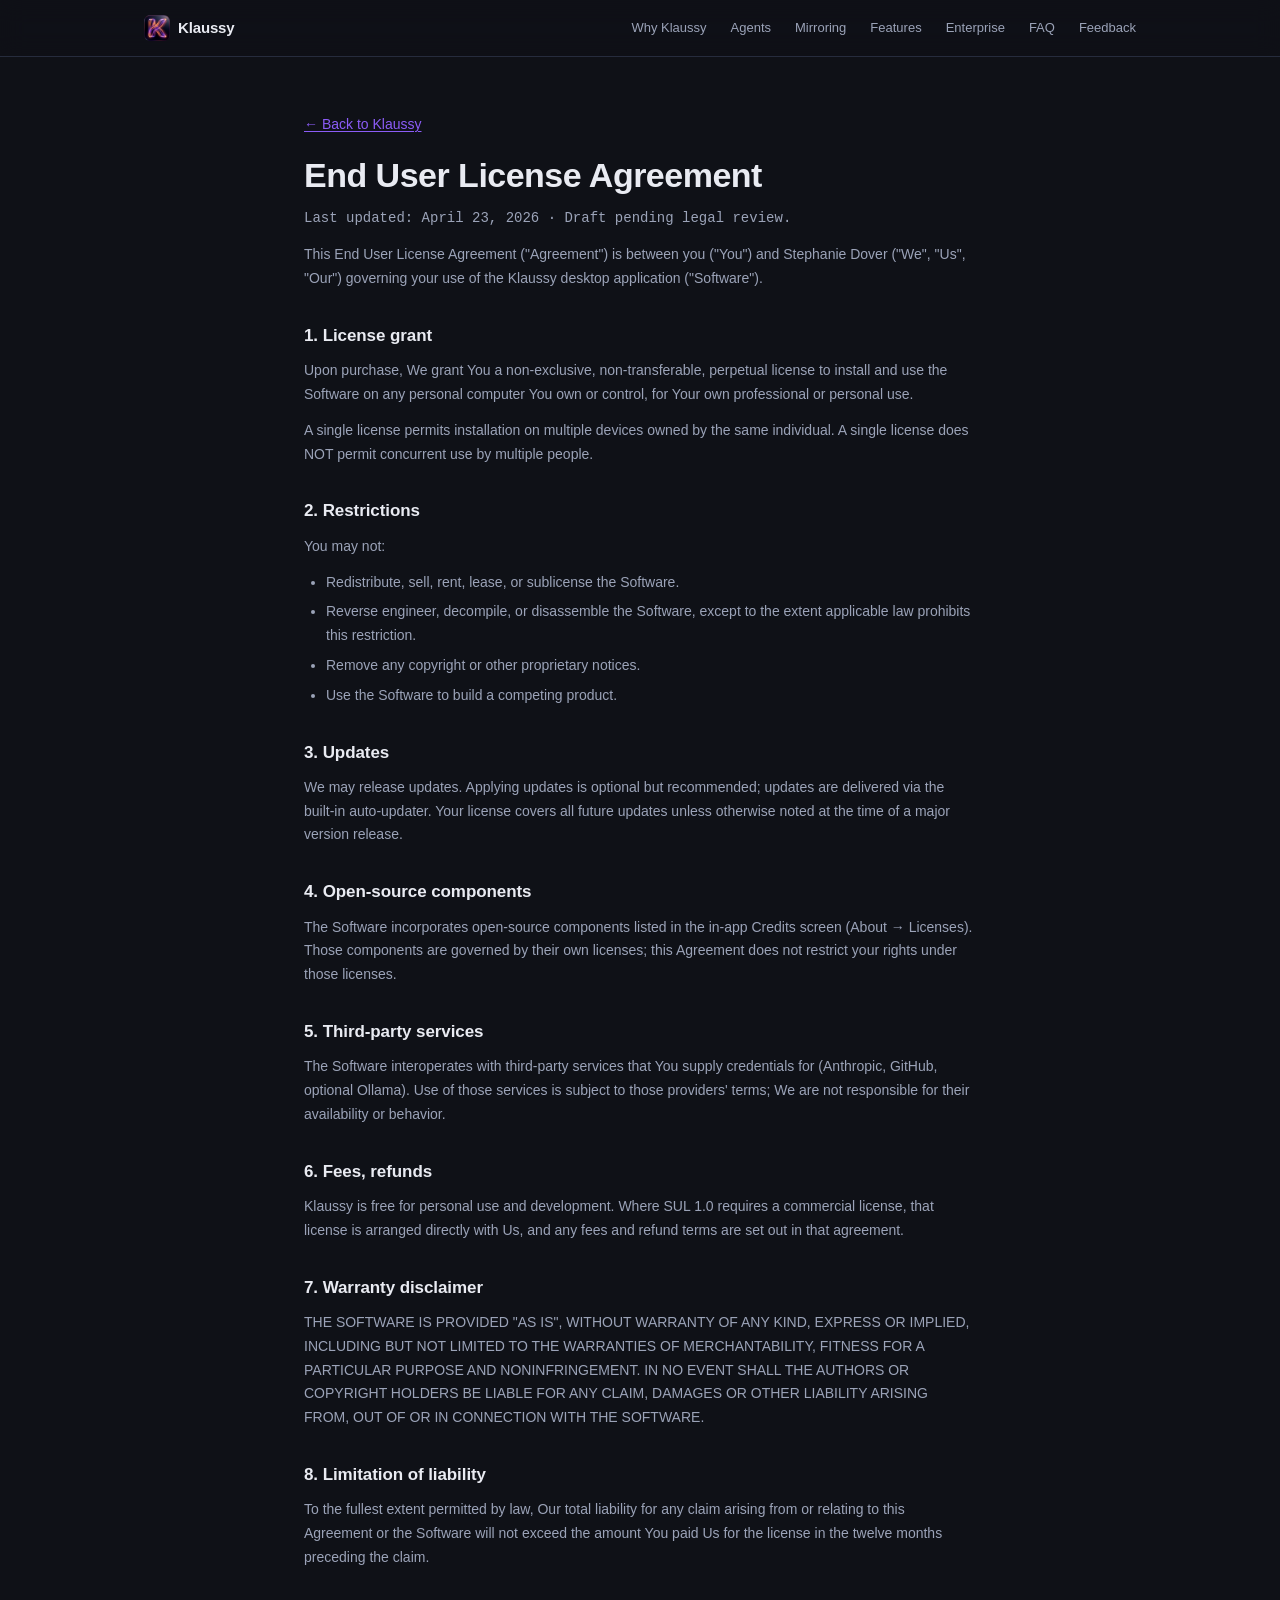
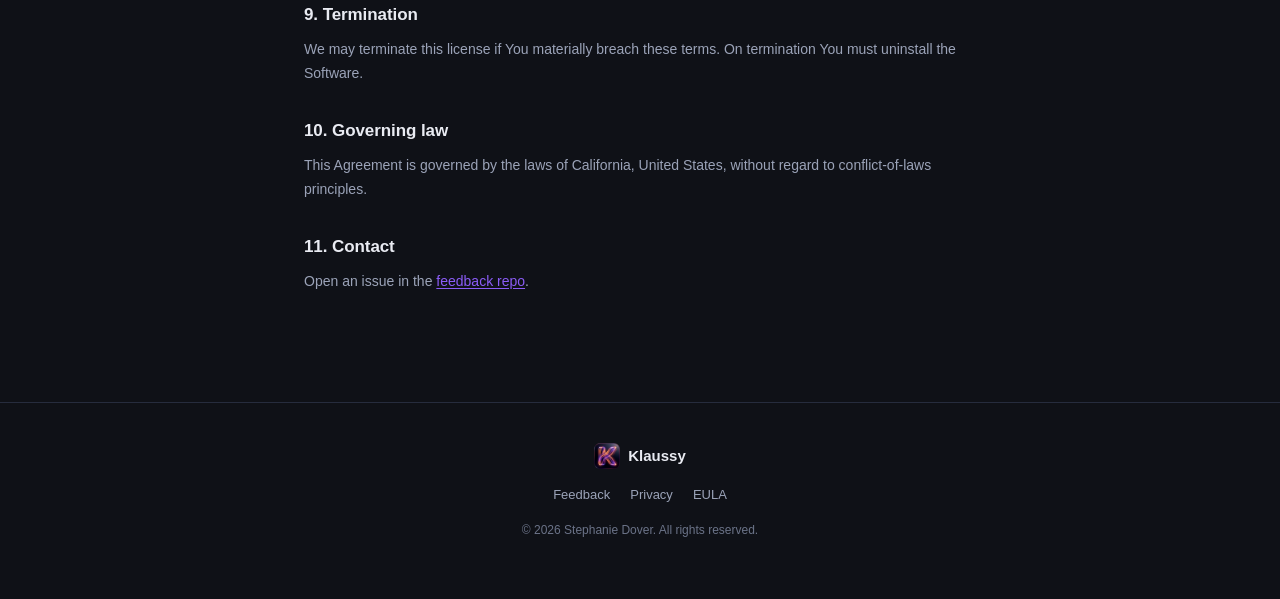
==== commit fb2ffbd0: "fix(legal): drop license-key and Paddle claims that never shipped The privacy policy described a lic" ====
--- a/eula.html
+++ b/eula.html
@@ -59,10 +59,10 @@
       <p>The Software incorporates open-source components listed in the in-app Credits screen (About → Licenses). Those components are governed by their own licenses; this Agreement does not restrict your rights under those licenses.</p>
 
       <h2>5. Third-party services</h2>
-      <p>The Software interoperates with third-party services that You supply credentials for (Anthropic, GitHub, optional Ollama, Paddle). Use of those services is subject to those providers' terms; We are not responsible for their availability or behavior.</p>
+      <p>The Software interoperates with third-party services that You supply credentials for (Anthropic, GitHub, optional Ollama). Use of those services is subject to those providers' terms; We are not responsible for their availability or behavior.</p>
 
       <h2>6. Fees, refunds</h2>
-      <p>The license fee is a one-time charge. Refunds are handled by Paddle per their standard refund policy (typically 14 days).</p>
+      <p>Klaussy is free for personal use and development. Where SUL 1.0 requires a commercial license, that license is arranged directly with Us, and any fees and refund terms are set out in that agreement.</p>
 
       <h2>7. Warranty disclaimer</h2>
       <p>THE SOFTWARE IS PROVIDED "AS IS", WITHOUT WARRANTY OF ANY KIND, EXPRESS OR IMPLIED, INCLUDING BUT NOT LIMITED TO THE WARRANTIES OF MERCHANTABILITY, FITNESS FOR A PARTICULAR PURPOSE AND NONINFRINGEMENT. IN NO EVENT SHALL THE AUTHORS OR COPYRIGHT HOLDERS BE LIABLE FOR ANY CLAIM, DAMAGES OR OTHER LIABILITY ARISING FROM, OUT OF OR IN CONNECTION WITH THE SOFTWARE.</p>
--- a/styles.css
+++ b/styles.css
@@ -824,6 +824,125 @@
   }
 }
 
+/* ---- Full Dev Loop ("Rest of the Owl") ---- */
+
+.devloop {
+  padding: 96px 0;
+  border-top: 1px solid var(--border);
+}
+
+.devloop-head {
+  text-align: center;
+  margin-bottom: 44px;
+}
+
+.devloop-head .eyebrow {
+  margin-bottom: 18px;
+}
+
+.devloop-sub {
+  max-width: 700px;
+  margin: 0 auto;
+  font-size: 15px;
+  line-height: 1.65;
+  color: var(--text-muted);
+}
+
+.devloop-sub strong {
+  color: var(--text);
+  font-weight: 600;
+}
+
+.devloop-video {
+  max-width: 1000px;
+  margin: 0 auto;
+  border-radius: 12px;
+  overflow: hidden;
+  border: 1px solid var(--border);
+  background: var(--bg-elevated);
+  box-shadow:
+    0 24px 64px rgba(0, 0, 0, 0.45),
+    0 0 0 1px rgba(139, 92, 246, 0.08),
+    0 0 64px 8px rgba(139, 92, 246, 0.12);
+}
+
+.devloop-video video {
+  display: block;
+  width: 100%;
+  height: auto;
+  background: var(--code-bg);
+}
+
+/* The nine phases as one wrapping run of chips. The arrow is generated on
+   the li and the pill lives in an inner span, so arrows sit in the gaps
+   between pills instead of inside their borders. */
+.devloop-flow {
+  display: flex;
+  flex-wrap: wrap;
+  align-items: center;
+  justify-content: center;
+  gap: 10px 0;
+  list-style: none;
+  max-width: 900px;
+  margin: 0 auto 36px;
+}
+
+.devloop-flow li {
+  display: flex;
+  align-items: center;
+}
+
+.devloop-chip {
+  display: inline-flex;
+  align-items: baseline;
+  gap: 7px;
+  padding: 8px 14px;
+  border: 1px solid var(--border);
+  border-radius: 999px;
+  background: var(--surface);
+  font-size: 13.5px;
+  font-weight: 600;
+  color: var(--text);
+  white-space: nowrap;
+}
+
+.devloop-num {
+  font-family: var(--font-mono);
+  font-size: 10.5px;
+  font-weight: 600;
+  color: var(--accent);
+}
+
+.devloop-flow li:not(:last-child)::after {
+  content: "\2192";
+  padding: 0 7px;
+  color: var(--text-dim);
+  font-size: 13px;
+}
+
+.devloop-flow-stop .devloop-chip {
+  border-style: dashed;
+  border-color: var(--border-strong);
+  background: transparent;
+  color: var(--text-dim);
+}
+
+.devloop-flow-stop .devloop-num {
+  color: var(--text-dim);
+}
+
+/* Chips stack near-vertically on narrow screens, where a trailing arrow
+   would point off the end of each row rather than at the next chip. */
+@media (max-width: 700px) {
+  .devloop-flow li:not(:last-child)::after {
+    display: none;
+  }
+
+  .devloop-flow {
+    gap: 8px 6px;
+  }
+}
+
 /* ---- Features ---- */
 
 .features {
@@ -838,6 +957,7 @@
 .diagrams h2,
 .agents h2,
 .mirroring h2,
+.devloop h2,
 .final-cta h2 {
   font-size: clamp(26px, 3.5vw, 34px);
   font-weight: 700;
@@ -848,7 +968,8 @@
 
 /* Sections with a sub-heading pull the h2 tighter. Must sit after the
    shared rule above, which targets these same selectors. */
-.mirroring h2 {
+.mirroring h2,
+.devloop h2 {
   margin-bottom: 16px;
 }
 
@@ -1074,6 +1195,53 @@
   color: var(--text);
   font-weight: 600;
 }
+
+/* Cross-agent session notes, closing out the agents section. */
+.context-share {
+  max-width: 720px;
+  margin: 56px auto 24px;
+  text-align: center;
+}
+
+.context-share h3 {
+  font-size: 20px;
+  font-weight: 600;
+  letter-spacing: -0.01em;
+  margin-bottom: 12px;
+}
+
+.context-share p {
+  font-size: 15px;
+  line-height: 1.65;
+  color: var(--text-muted);
+}
+
+.context-share-note {
+  margin-top: 14px;
+  font-size: 13.5px;
+  color: var(--text-dim);
+}
+
+.context-video {
+  max-width: 1000px;
+  margin: 0 auto;
+  border-radius: 12px;
+  overflow: hidden;
+  border: 1px solid var(--border);
+  background: var(--bg-elevated);
+  box-shadow:
+    0 24px 64px rgba(0, 0, 0, 0.45),
+    0 0 0 1px rgba(139, 92, 246, 0.08),
+    0 0 64px 8px rgba(139, 92, 246, 0.12);
+}
+
+.context-video video {
+  display: block;
+  width: 100%;
+  height: auto;
+  background: var(--code-bg);
+}
+
 
 @media (max-width: 640px) {
   .sandbox-card {
